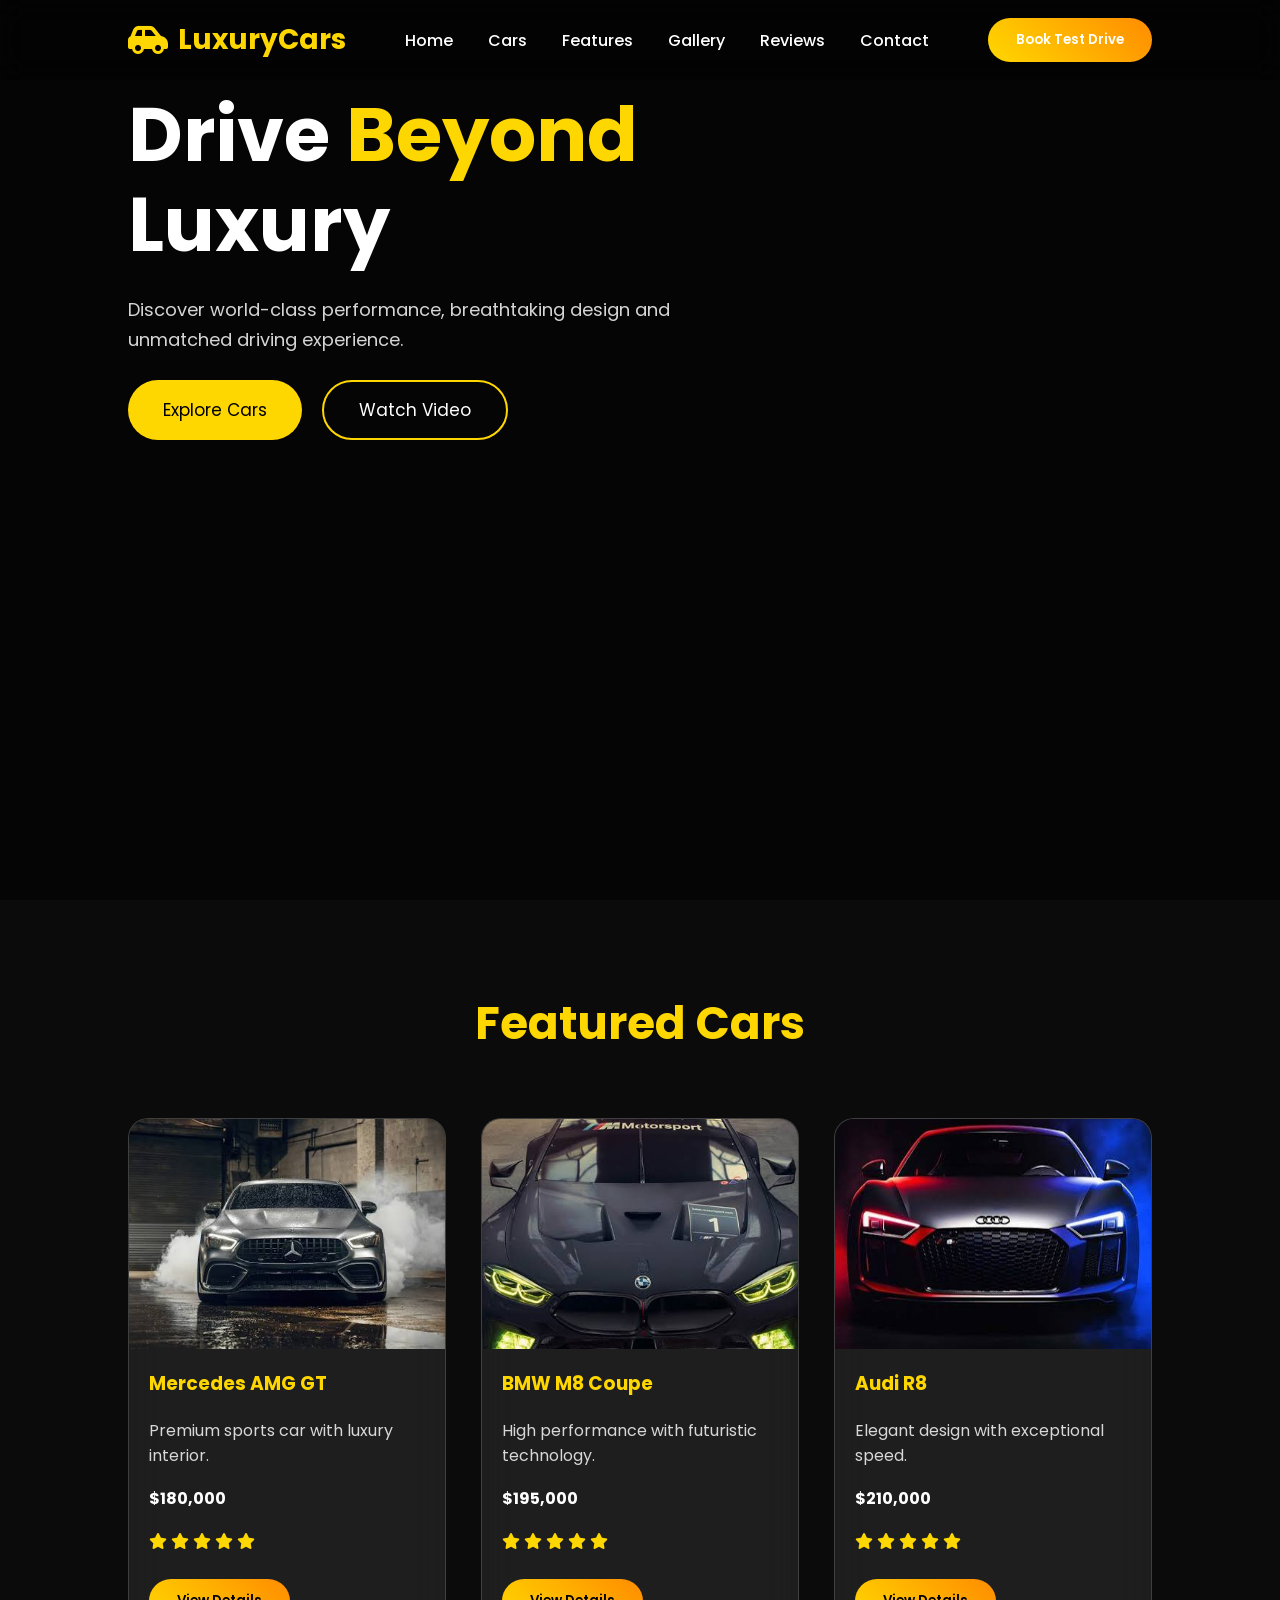
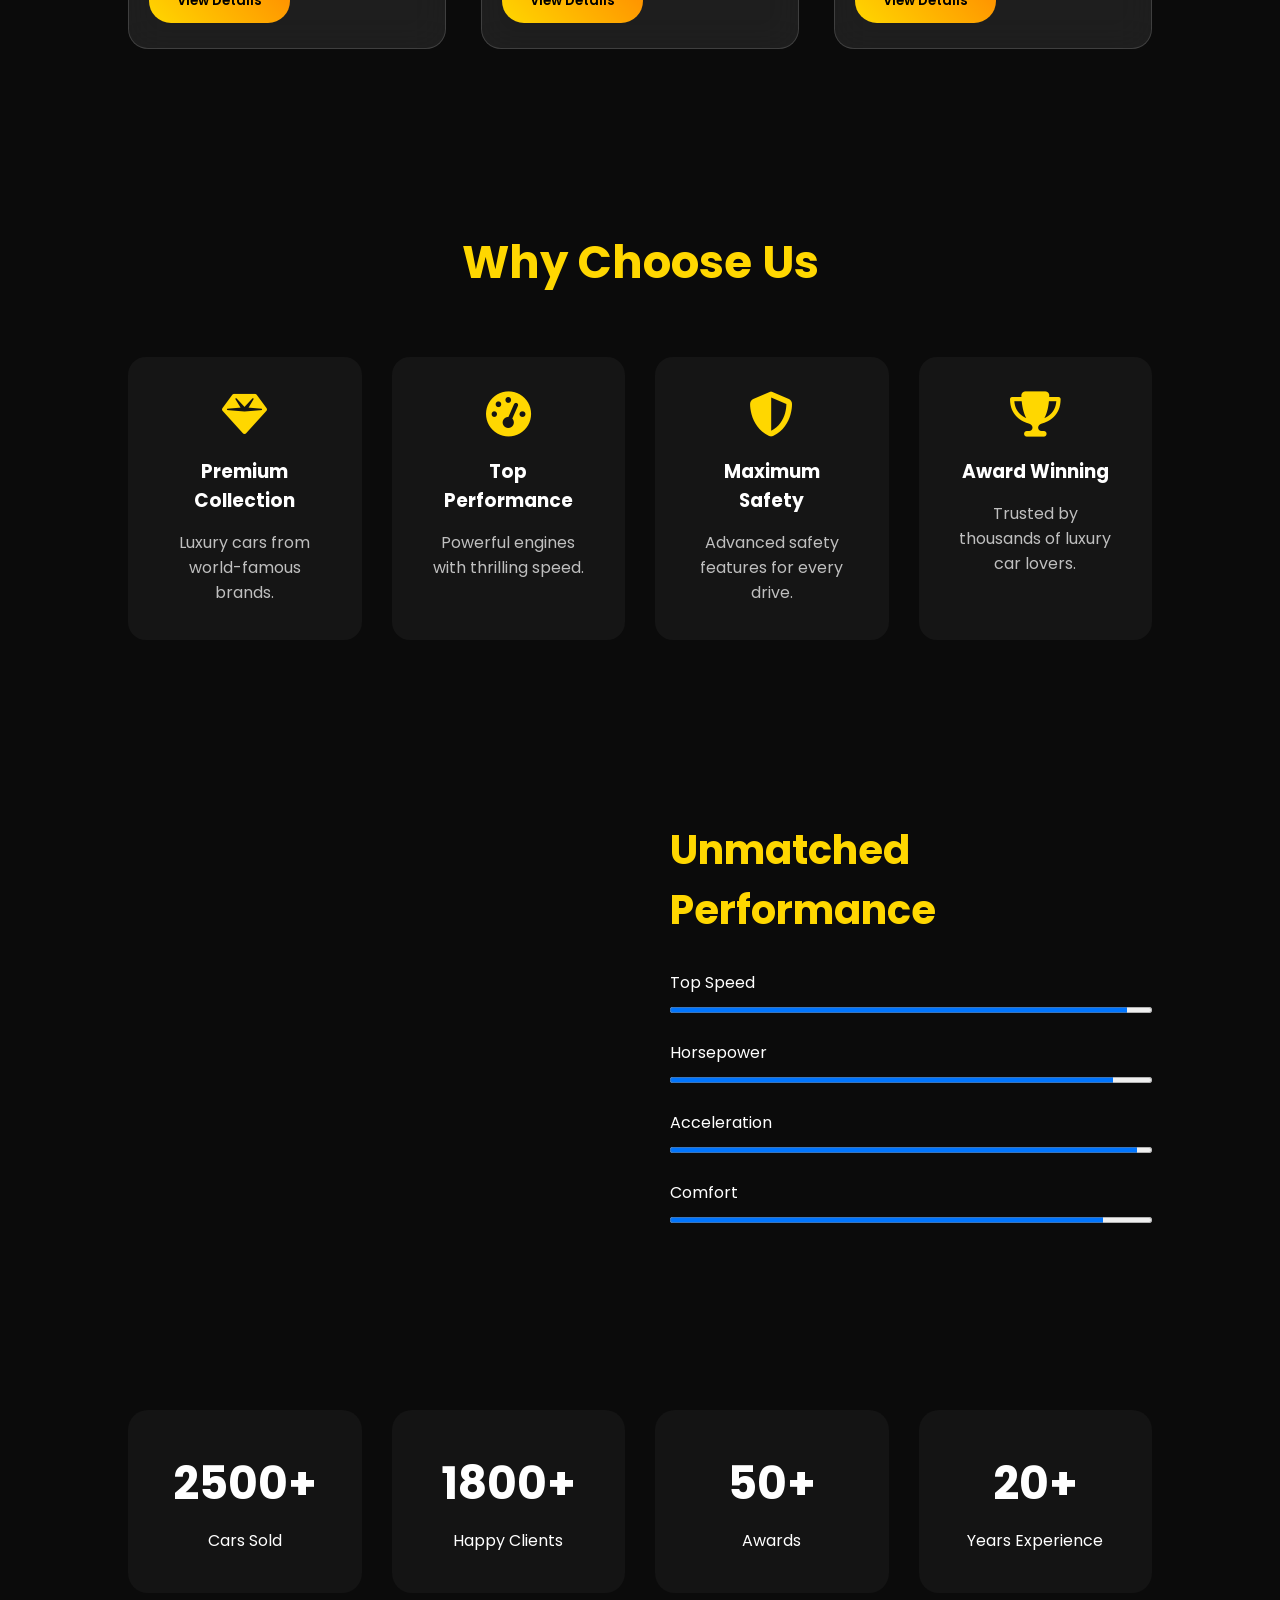
==== index.html @ 98e3ff11 "third commit" ====
<!DOCTYPE html>
<html lang="en">
<head>
    <meta charset="UTF-8">
    <meta name="viewport" content="width=device-width, initial-scale=1.0">
    <title>Luxury Cars</title>

    <!-- Google Font -->
    <link href="https://fonts.googleapis.com/css2?family=Poppins:wght@300;400;500;600;700;800&display=swap" rel="stylesheet">

    <!-- Font Awesome -->
    <link rel="stylesheet"
    href="https://cdnjs.cloudflare.com/ajax/libs/font-awesome/6.6.0/css/all.min.css">

    <!-- CSS -->
    <link rel="stylesheet" href="in.css">
</head>
<body>

<!-- ================= NAVBAR ================= -->

<header>

    <nav class="navbar">

        <div class="logo">
            <i class="fa-solid fa-car-side"></i>
            <h2>LuxuryCars</h2>
        </div>

        <ul class="nav-links">
            <li><a href="#home">Home</a></li>
            <li><a href="#cars">Cars</a></li>
            <li><a href="#features">Features</a></li>
            <li><a href="#gallery">Gallery</a></li>
            <li><a href="#review">Reviews</a></li>
            <li><a href="#contact">Contact</a></li>
        </ul>

        <button class="nav-btn">
            Book Test Drive
        </button>

    </nav>

</header>

<!-- ================= HERO SECTION ================= -->

<section class="hero" id="home">
     <video autoplay muted loop playsinline class="hero-video">
        <source src="carvedio.mp4" type="video/mp4">
    </video>


    <div class="overlay"></div>

    <div class="hero-content">

        <h1>
            Drive <span>Beyond</span> Luxury
        </h1>

        <p>
            Discover world-class performance,
            breathtaking design and unmatched
            driving experience.
        </p>

        <div class="hero-btn">

            <button class="btn1">
                Explore Cars
            </button>

            <button class="btn2">
                Watch Video
            </button>

        </div>

    </div>

</section>

<!-- ================= FEATURED CARS ================= -->

<section class="cars" id="cars">

    <h2 class="title">
        Featured Cars
    </h2>

    <div class="card-container">

        <!-- Card 1 -->

        <div class="card">

            <img src="im1.jpg" alt="">

            <h3>Mercedes AMG GT</h3>

            <p>
                Premium sports car with luxury interior.
            </p>

            <h4>$180,000</h4>

            <div class="stars">

                <i class="fa-solid fa-star"></i>
                <i class="fa-solid fa-star"></i>
                <i class="fa-solid fa-star"></i>
                <i class="fa-solid fa-star"></i>
                <i class="fa-solid fa-star"></i>

            </div>

            <button>
                View Details
            </button>

        </div>

        <!-- Card 2 -->

        <div class="card">

            <img src="im2.jpg" alt="">

            <h3>BMW M8 Coupe</h3>

            <p>
                High performance with futuristic technology.
            </p>

            <h4>$195,000</h4>

            <div class="stars">

                <i class="fa-solid fa-star"></i>
                <i class="fa-solid fa-star"></i>
                <i class="fa-solid fa-star"></i>
                <i class="fa-solid fa-star"></i>
                <i class="fa-solid fa-star"></i>

            </div>

            <button>
                View Details
            </button>

        </div>

        <!-- Card 3 -->

        <div class="card">

            <img src="im3.jpg" alt="">

            <h3>Audi R8</h3>

            <p>
                Elegant design with exceptional speed.
            </p>

            <h4>$210,000</h4>

            <div class="stars">

                <i class="fa-solid fa-star"></i>
                <i class="fa-solid fa-star"></i>
                <i class="fa-solid fa-star"></i>
                <i class="fa-solid fa-star"></i>
                <i class="fa-solid fa-star"></i>

            </div>

            <button>
                View Details
            </button>

        </div>

    </div>

</section>

<!-- ================= WHY CHOOSE US ================= -->

<section class="features" id="features">

    <h2 class="title">
        Why Choose Us
    </h2>

    <div class="feature-box">

        <div class="box">
            <i class="fa-solid fa-gem"></i>
            <h3>Premium Collection</h3>
            <p>Luxury cars from world-famous brands.</p>
        </div>

        <div class="box">
            <i class="fa-solid fa-gauge-high"></i>
            <h3>Top Performance</h3>
            <p>Powerful engines with thrilling speed.</p>
        </div>

        <div class="box">
            <i class="fa-solid fa-shield-halved"></i>
            <h3>Maximum Safety</h3>
            <p>Advanced safety features for every drive.</p>
        </div>

        <div class="box">
            <i class="fa-solid fa-trophy"></i>
            <h3>Award Winning</h3>
            <p>Trusted by thousands of luxury car lovers.</p>
        </div>

    </div>

</section>

<!-- ================= PERFORMANCE ================= -->

<section class="performance">

    <div class="left">

        <img src="images/performance-car.png" alt="">

    </div>

    <div class="right">

        <h2>
            Unmatched Performance
        </h2>

        <p>Top Speed</p>
        <progress value="95" max="100"></progress>

        <p>Horsepower</p>
        <progress value="92" max="100"></progress>

        <p>Acceleration</p>
        <progress value="97" max="100"></progress>

        <p>Comfort</p>
        <progress value="90" max="100"></progress>

    </div>

</section>

<!-- ================= STATISTICS ================= -->

<section class="stats">

    <div class="stat">
        <h2>2500+</h2>
        <p>Cars Sold</p>
    </div>

    <div class="stat">
        <h2>1800+</h2>
        <p>Happy Clients</p>
    </div>

    <div class="stat">
        <h2>50+</h2>
        <p>Awards</p>
    </div>

    <div class="stat">
        <h2>20+</h2>
        <p>Years Experience</p>
    </div>

</section>

<!-- Gallery, Reviews, Contact & Footer will continue -->

<script src="in.js"></script>

</body>
</html>
---- in.css ----
/* ===========================
   GOOGLE FONT & RESET
=========================== */

*{
    margin:0;
    padding:0;
    box-sizing:border-box;
    font-family:'Poppins',sans-serif;
    scroll-behavior:smooth;
}

body{
    background:#0b0b0b;
    color:#fff;
    overflow-x:hidden;
}

a{
    text-decoration:none;
    color:white;
}

ul{
    list-style:none;
}

img{
    width:100%;
    display:block;
}

section{
    padding:90px 10%;
}

/* ===========================
        NAVBAR
=========================== */

.navbar{

    position:fixed;
    top:0;
    left:0;
    width:100%;

    display:flex;
    justify-content:space-between;
    align-items:center;

    padding:18px 10%;

    background:rgba(0,0,0,.35);
    backdrop-filter:blur(15px);

    z-index:1000;
    transition:.4s;

}

.logo{

    display:flex;
    align-items:center;
    gap:10px;

}

.logo i{

    color:#FFD700;
    font-size:32px;

}

.logo h2{

    font-size:28px;
    color:#FFD700;

}

.nav-links{

    display:flex;
    gap:35px;

}

.nav-links a{

    color:white;
    font-weight:500;
    transition:.4s;

}

.nav-links a:hover{

    color:#FFD700;

}

.nav-btn{

    padding:12px 28px;
    border:none;
    border-radius:40px;

    background:linear-gradient(45deg,#FFD700,#ff8c00);

    color:white;
    font-weight:600;
    cursor:pointer;

    transition:.4s;

}

.nav-btn:hover{

    transform:translateY(-5px);
    box-shadow:0 0 25px gold;

}

/* ===========================
      HERO SECTION
=========================== */


.hero{
    position:relative;
    width:100%;
    height:100vh;
    overflow:hidden;
}

.hero-video{
    position:absolute;
    top:0;
    left:0;
    width:100%;
    height:100%;
    object-fit:cover;
    z-index:-2;
}

.overlay{

    position:absolute;
    inset:0;

    background:rgba(0,0,0,.55);

}

.hero-content{

    position:relative;
    max-width:650px;
    z-index:2;

}

.hero h1{

    font-size:75px;
    line-height:1.2;

}

.hero span{

    color:#FFD700;

}

.hero p{

    margin:25px 0;

    color:#d5d5d5;

    font-size:18px;
    line-height:30px;

}

.hero-btn{

    display:flex;
    gap:20px;

}

.btn1,
.btn2{

    padding:15px 35px;

    border:none;
    border-radius:40px;

    cursor:pointer;

    font-size:17px;

    transition:.4s;

}

.btn1{

    background:#FFD700;
    color:black;

}

.btn2{

    background:transparent;
    color:white;
    border:2px solid #FFD700;

}

.btn1:hover,
.btn2:hover{

    transform:translateY(-8px);

    box-shadow:0 0 25px gold;

}

/* ===========================
     SECTION TITLE
=========================== */

.title{

    text-align:center;

    font-size:45px;

    color:#FFD700;

    margin-bottom:60px;

}

/* ===========================
      FEATURED CARDS
=========================== */

.card-container{

    display:grid;

    grid-template-columns:repeat(auto-fit,minmax(300px,1fr));

    gap:35px;

}

.card{

    background:rgba(255,255,255,.08);

    backdrop-filter:blur(18px);

    border:1px solid rgba(255,255,255,.15);

    border-radius:20px;

    overflow:hidden;

    transition:.5s;

}

.card:hover{

    transform:translateY(-15px);

    box-shadow:0 15px 40px rgba(255,215,0,.35);

}

.card img{

    height:230px;

    object-fit:cover;

    transition:.5s;

}

.card:hover img{

    transform:scale(1.08);

}

.card h3{

    margin:20px;

    color:#FFD700;

}

.card p{

    margin:0 20px;

    color:#d8d8d8;

}

.card h4{

    margin:18px 20px;

    color:white;

}

.stars{

    color:gold;

    margin:0 20px;

}

.card button{

    margin:25px 20px;

    padding:12px 28px;

    border:none;

    border-radius:40px;

    background:linear-gradient(45deg,#FFD700,#ff8c00);

    cursor:pointer;

    font-weight:600;

    transition:.4s;

}

.card button:hover{

    transform:scale(1.05);

}

/* ===========================
     WHY CHOOSE US
=========================== */

.feature-box{

    display:grid;

    grid-template-columns:repeat(auto-fit,minmax(220px,1fr));

    gap:30px;

}

.box{

    text-align:center;

    background:#151515;

    padding:35px;

    border-radius:18px;

    transition:.4s;

}

.box:hover{

    transform:translateY(-12px);

    box-shadow:0 0 25px rgba(255,215,0,.4);

}

.box i{

    font-size:45px;

    color:#FFD700;

    margin-bottom:20px;

}

.box h3{

    margin-bottom:15px;

}

.box p{

    color:#bfbfbf;

}

/* ===========================
      PERFORMANCE
=========================== */

.performance{

    display:flex;

    align-items:center;

    justify-content:space-between;

    gap:60px;

    flex-wrap:wrap;

}

.left,
.right{

    flex:1;

}

.left img{

    border-radius:20px;

}

.right h2{

    color:#FFD700;

    margin-bottom:30px;

    font-size:40px;

}

.right p{

    margin-top:20px;

}

progress{

    width:100%;

    height:12px;

    margin-top:8px;

}

/* ===========================
        STATS
=========================== */

.stats{

    display:grid;

    grid-template-columns:repeat(auto-fit,minmax(220px,1fr));

    gap:30px;

    text-align:center;

}

.stat{

    background:#141414;

    padding:40px;

    border-radius:20px;

    transition:.4s;

}

.stat:hover{

    background:#FFD700;

    color:black;

}

.stat h2{

    font-size:45px;

    margin-bottom:10px;

}
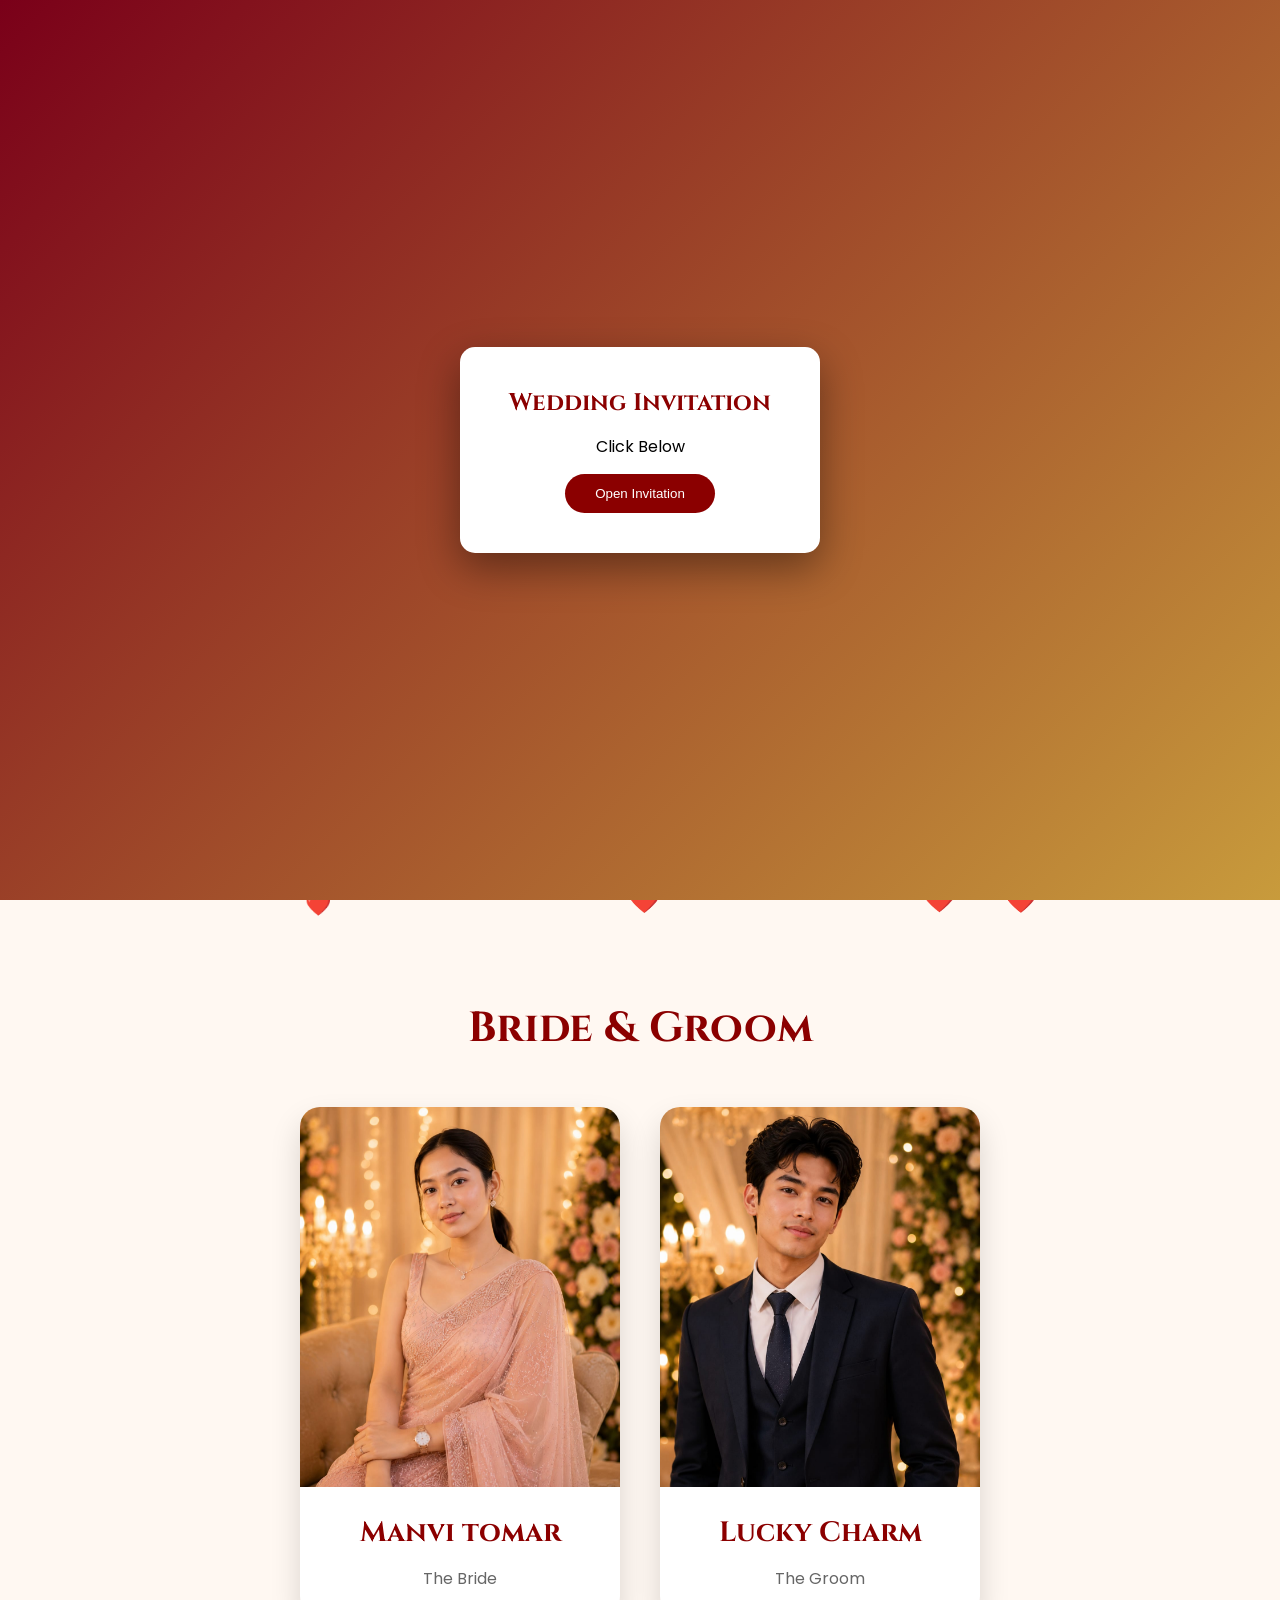
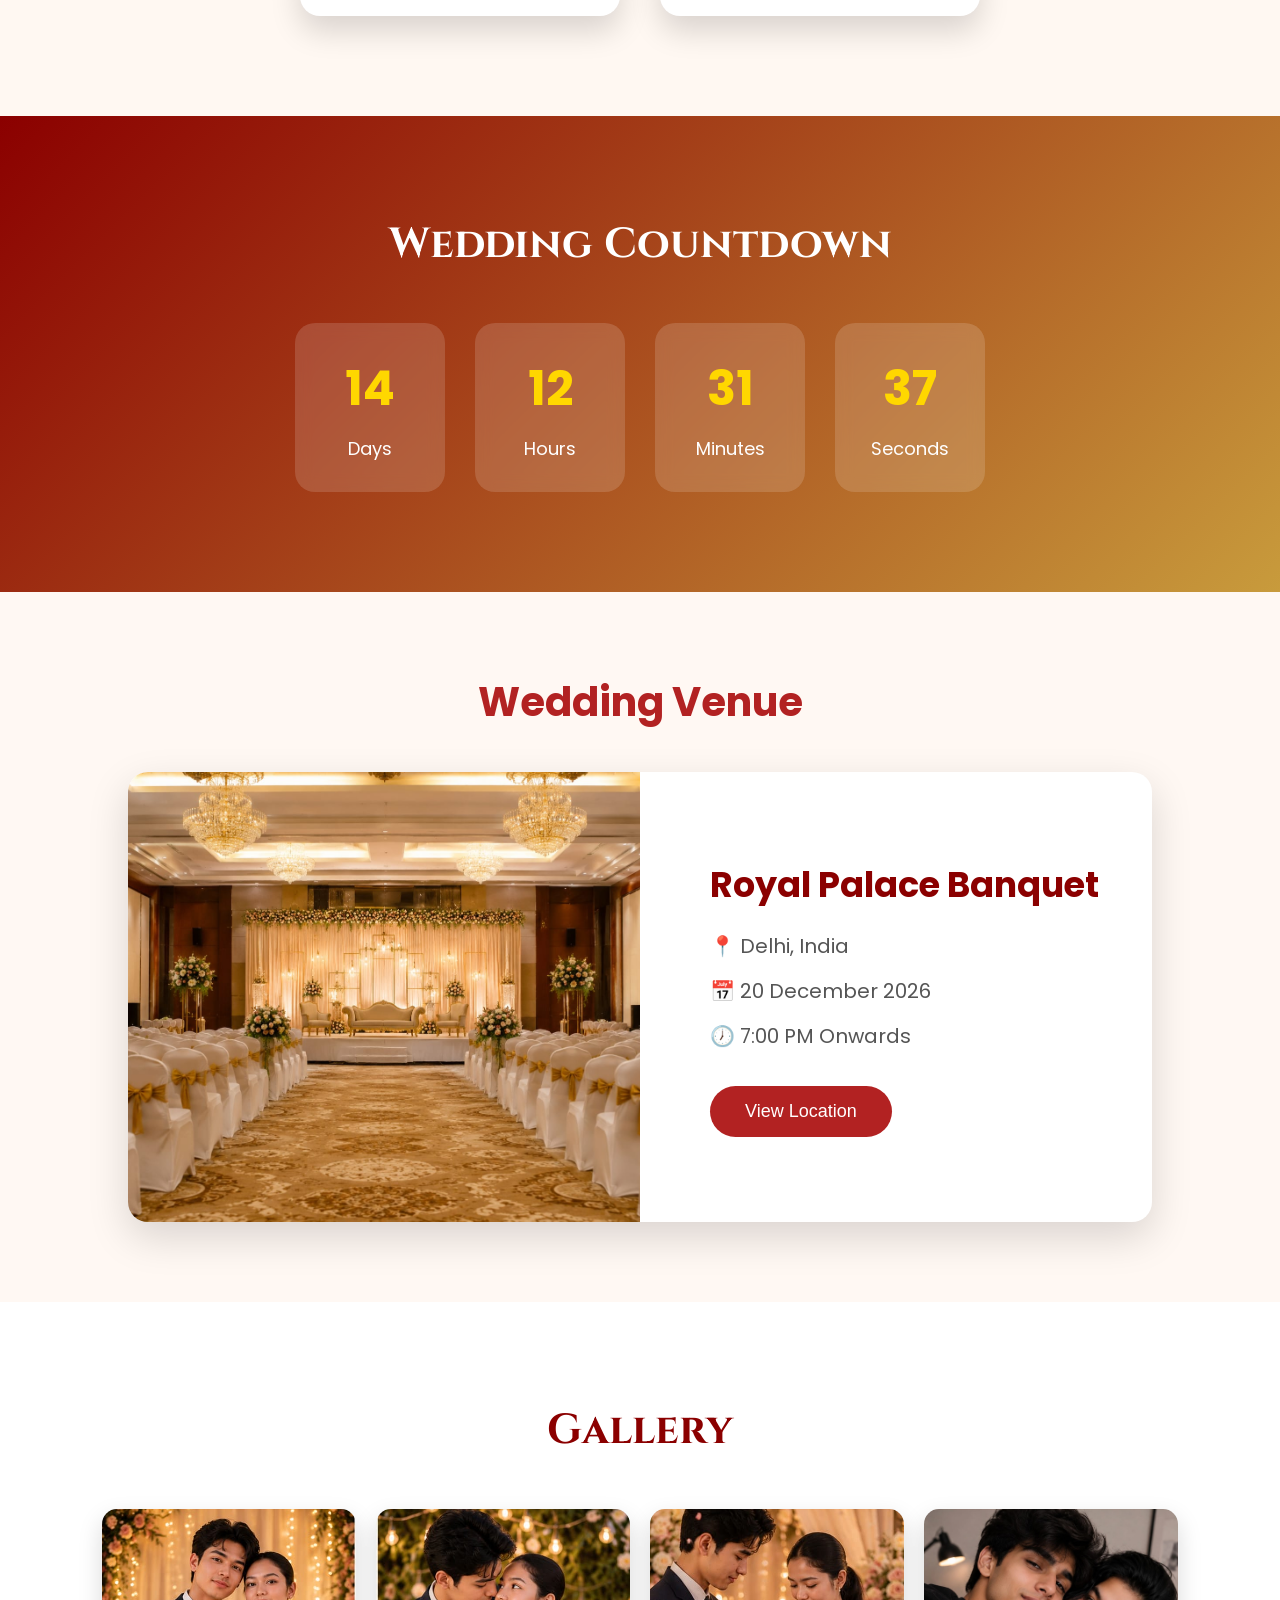
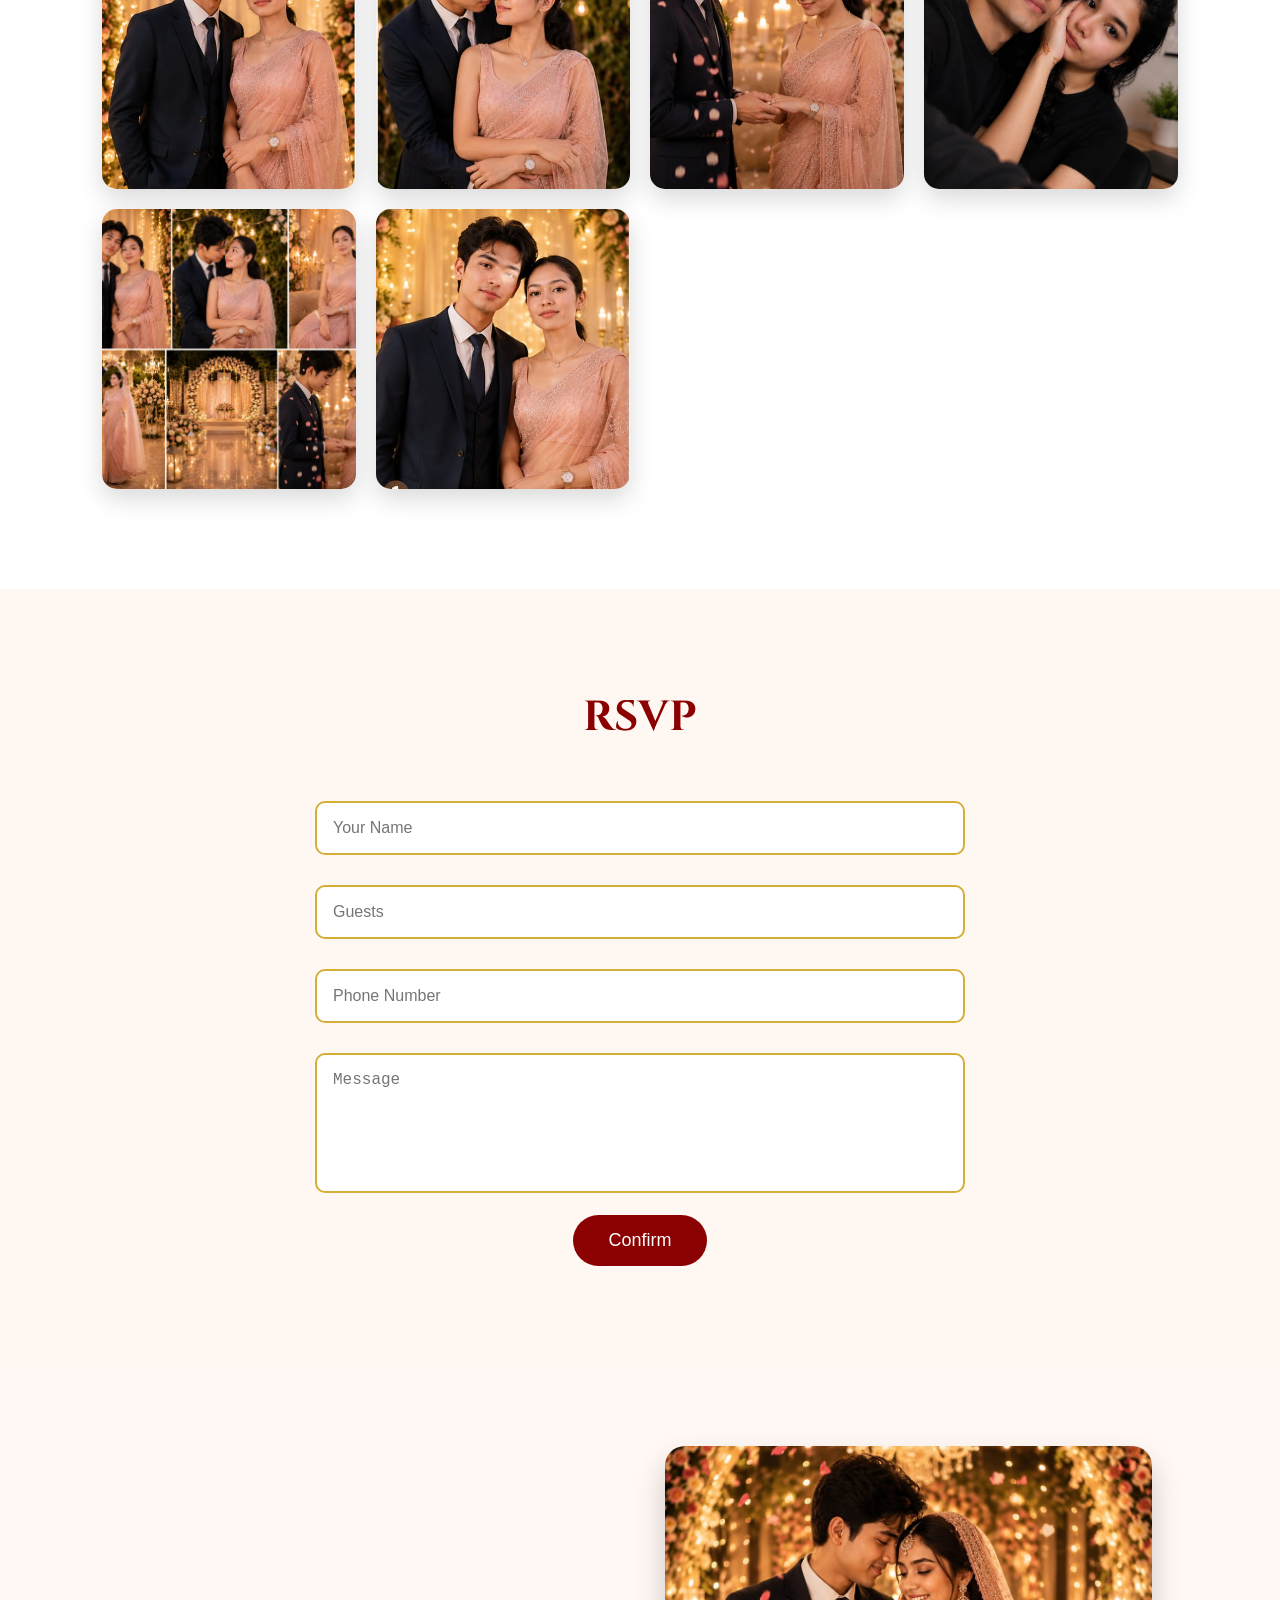
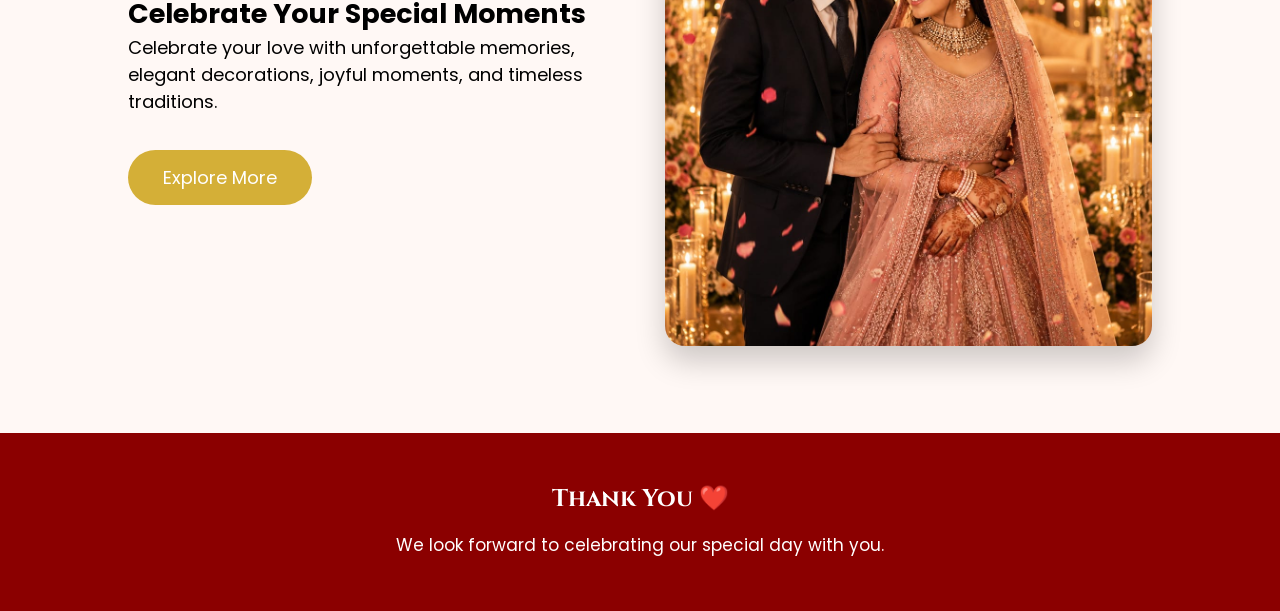
==== commit e8f2af4e: "name commit" ====
--- a/index.html
+++ b/index.html
@@ -3,289 +3,262 @@
 <head>
     <meta charset="UTF-8">
     <meta name="viewport" content="width=device-width, initial-scale=1.0">
-    <title>Luxury Cars</title>
+    <title>Wedding Invitation | Manvi ❤️ Charming</title>
+
+    <link rel="stylesheet" href="wedding.css">
 
     <!-- Google Font -->
-    <link href="https://fonts.googleapis.com/css2?family=Poppins:wght@300;400;500;600;700;800&display=swap" rel="stylesheet">
+    <link href="https://fonts.googleapis.com/css2?family=Cinzel:wght@400;600;700&family=Poppins:wght@300;400;500&display=swap" rel="stylesheet">
 
     <!-- Font Awesome -->
     <link rel="stylesheet"
-    href="https://cdnjs.cloudflare.com/ajax/libs/font-awesome/6.6.0/css/all.min.css">
-
-    <!-- CSS -->
-    <link rel="stylesheet" href="in.css">
+    href="https://cdnjs.cloudflare.com/ajax/libs/font-awesome/6.5.2/css/all.min.css">
 </head>
+
 <body>
 
-<!-- ================= NAVBAR ================= -->
-
-<header>
-
-    <nav class="navbar">
-
-        <div class="logo">
-            <i class="fa-solid fa-car-side"></i>
-            <h2>LuxuryCars</h2>
+<!-- ================= ENVELOPE ================= -->
+
+<div id="envelope">
+
+    <div class="letter">
+
+        <h2>Wedding Invitation</h2>
+
+        <p>Click Below</p>
+
+        <button id="openBtn">
+            Open Invitation
+        </button>
+
+    </div>
+
+</div>
+
+<!-- ================= MUSIC ================= -->
+
+<audio id="music" autoplay loop>
+
+<source src="music.mp3" type="audio/mpeg">
+
+</audio>
+
+<button id="musicBtn">
+
+<i class="fa-solid fa-music"></i>
+
+</button>
+
+<!-- ================= HERO ================= -->
+
+<section class="hero">
+
+<div class="overlay">
+
+<h3>We Are Getting Married</h3>
+
+<h1>Manvi ❤️ Lucky Charm</h1>
+
+<p>
+Together with our families,
+We request the honour of your presence
+to celebrate our Wedding.
+</p>
+
+<a href="#countdown" class="btn">
+View Invitation
+</a>
+
+</div>
+
+</section>
+
+<!-- ================= COUPLE ================= -->
+
+<section class="couple">
+
+<h2>Bride & Groom</h2>
+
+<div class="cards">
+
+<div class="person">
+
+<img src="bride.jpeg">
+
+<h3>Manvi tomar</h3>
+
+<p>The Bride</p>
+
+</div>
+
+<div class="person">
+
+<img src="groom.jpeg">
+
+<h3>Lucky Charm</h3>
+
+<p>The Groom</p>
+
+</div>
+
+</div>
+
+</section>
+
+<!-- ================= COUNTDOWN ================= -->
+
+<section id="countdown">
+
+<h2>Wedding Countdown</h2>
+
+<div class="timer">
+
+<div>
+
+<span id="days">00</span>
+
+<p>Days</p>
+
+</div>
+
+<div>
+
+<span id="hours">00</span>
+
+<p>Hours</p>
+
+</div>
+
+<div>
+
+<span id="minutes">00</span>
+
+<p>Minutes</p>
+
+</div>
+
+<div>
+
+<span id="seconds">00</span>
+
+<p>Seconds</p>
+
+</div>
+
+</div>
+
+</section>
+
+<!-- ================= DETAILS ================= -->
+
+<section class="venue" id="venue">
+    <h2>Wedding Venue</h2>
+
+    <div class="venue-box">
+        <img src="venue.jpeg" alt="Wedding Venue">
+
+        <div class="venue-info">
+            <h3>Royal Palace Banquet</h3>
+
+            <p>📍 Delhi, India</p>
+            <p>📅 20 December 2026</p>
+            <p>🕖 7:00 PM Onwards</p>
+
+            <button>View Location</button>
         </div>
-
-        <ul class="nav-links">
-            <li><a href="#home">Home</a></li>
-            <li><a href="#cars">Cars</a></li>
-            <li><a href="#features">Features</a></li>
-            <li><a href="#gallery">Gallery</a></li>
-            <li><a href="#review">Reviews</a></li>
-            <li><a href="#contact">Contact</a></li>
-        </ul>
-
-        <button class="nav-btn">
-            Book Test Drive
-        </button>
-
-    </nav>
-
-</header>
-
-<!-- ================= HERO SECTION ================= -->
-
-<section class="hero" id="home">
-     <video autoplay muted loop playsinline class="hero-video">
-        <source src="carvedio.mp4" type="video/mp4">
-    </video>
-
-
-    <div class="overlay"></div>
-
-    <div class="hero-content">
-
-        <h1>
-            Drive <span>Beyond</span> Luxury
-        </h1>
-
+    </div>
+</section>
+<!-- ================= GALLERY ================= -->
+
+<section class="gallery">
+
+<h2>Gallery</h2>
+
+<div class="images">
+
+<img src="wed1.jpeg">
+
+<img src="wed2.jpeg">
+
+<img src="wed3.jpeg">
+
+<img src="wed4.jpeg">
+
+<img src="wed5.jpg">
+
+<img src="wed6.jpeg">
+
+</div>
+
+</section>
+
+<!-- ================= RSVP ================= -->
+
+<section class="rsvp">
+
+<h2>RSVP</h2>
+
+<form>
+
+<input type="text"
+placeholder="Your Name">
+
+<input type="number"
+placeholder="Guests">
+
+<input type="tel"
+placeholder="Phone Number">
+
+<textarea
+placeholder="Message">
+</textarea>
+
+<button type="submit">
+
+Confirm 
+
+</button>
+
+</form>
+
+</section>
+
+<!-- ================= FIREWORK BUTTON ================= -->
+
+<section class="celebrate">
+    <div class="celebrate-content">
+        <h2>Celebrate Your Special Moments</h2>
         <p>
-            Discover world-class performance,
-            breathtaking design and unmatched
-            driving experience.
+            Celebrate your love with unforgettable memories, elegant decorations,
+            joyful moments, and timeless traditions.
         </p>
-
-        <div class="hero-btn">
-
-            <button class="btn1">
-                Explore Cars
-            </button>
-
-            <button class="btn2">
-                Watch Video
-            </button>
-
-        </div>
-
-    </div>
-
-</section>
-
-<!-- ================= FEATURED CARS ================= -->
-
-<section class="cars" id="cars">
-
-    <h2 class="title">
-        Featured Cars
-    </h2>
-
-    <div class="card-container">
-
-        <!-- Card 1 -->
-
-        <div class="card">
-
-            <img src="im1.jpg" alt="">
-
-            <h3>Mercedes AMG GT</h3>
-
-            <p>
-                Premium sports car with luxury interior.
-            </p>
-
-            <h4>$180,000</h4>
-
-            <div class="stars">
-
-                <i class="fa-solid fa-star"></i>
-                <i class="fa-solid fa-star"></i>
-                <i class="fa-solid fa-star"></i>
-                <i class="fa-solid fa-star"></i>
-                <i class="fa-solid fa-star"></i>
-
-            </div>
-
-            <button>
-                View Details
-            </button>
-
-        </div>
-
-        <!-- Card 2 -->
-
-        <div class="card">
-
-            <img src="im2.jpg" alt="">
-
-            <h3>BMW M8 Coupe</h3>
-
-            <p>
-                High performance with futuristic technology.
-            </p>
-
-            <h4>$195,000</h4>
-
-            <div class="stars">
-
-                <i class="fa-solid fa-star"></i>
-                <i class="fa-solid fa-star"></i>
-                <i class="fa-solid fa-star"></i>
-                <i class="fa-solid fa-star"></i>
-                <i class="fa-solid fa-star"></i>
-
-            </div>
-
-            <button>
-                View Details
-            </button>
-
-        </div>
-
-        <!-- Card 3 -->
-
-        <div class="card">
-
-            <img src="im3.jpg" alt="">
-
-            <h3>Audi R8</h3>
-
-            <p>
-                Elegant design with exceptional speed.
-            </p>
-
-            <h4>$210,000</h4>
-
-            <div class="stars">
-
-                <i class="fa-solid fa-star"></i>
-                <i class="fa-solid fa-star"></i>
-                <i class="fa-solid fa-star"></i>
-                <i class="fa-solid fa-star"></i>
-                <i class="fa-solid fa-star"></i>
-
-            </div>
-
-            <button>
-                View Details
-            </button>
-
-        </div>
-
-    </div>
-
-</section>
-
-<!-- ================= WHY CHOOSE US ================= -->
-
-<section class="features" id="features">
-
-    <h2 class="title">
-        Why Choose Us
-    </h2>
-
-    <div class="feature-box">
-
-        <div class="box">
-            <i class="fa-solid fa-gem"></i>
-            <h3>Premium Collection</h3>
-            <p>Luxury cars from world-famous brands.</p>
-        </div>
-
-        <div class="box">
-            <i class="fa-solid fa-gauge-high"></i>
-            <h3>Top Performance</h3>
-            <p>Powerful engines with thrilling speed.</p>
-        </div>
-
-        <div class="box">
-            <i class="fa-solid fa-shield-halved"></i>
-            <h3>Maximum Safety</h3>
-            <p>Advanced safety features for every drive.</p>
-        </div>
-
-        <div class="box">
-            <i class="fa-solid fa-trophy"></i>
-            <h3>Award Winning</h3>
-            <p>Trusted by thousands of luxury car lovers.</p>
-        </div>
-
-    </div>
-
-</section>
-
-<!-- ================= PERFORMANCE ================= -->
-
-<section class="performance">
-
-    <div class="left">
-
-        <img src="images/performance-car.png" alt="">
-
-    </div>
-
-    <div class="right">
-
-        <h2>
-            Unmatched Performance
-        </h2>
-
-        <p>Top Speed</p>
-        <progress value="95" max="100"></progress>
-
-        <p>Horsepower</p>
-        <progress value="92" max="100"></progress>
-
-        <p>Acceleration</p>
-        <progress value="97" max="100"></progress>
-
-        <p>Comfort</p>
-        <progress value="90" max="100"></progress>
-
-    </div>
-
-</section>
-
-<!-- ================= STATISTICS ================= -->
-
-<section class="stats">
-
-    <div class="stat">
-        <h2>2500+</h2>
-        <p>Cars Sold</p>
-    </div>
-
-    <div class="stat">
-        <h2>1800+</h2>
-        <p>Happy Clients</p>
-    </div>
-
-    <div class="stat">
-        <h2>50+</h2>
-        <p>Awards</p>
-    </div>
-
-    <div class="stat">
-        <h2>20+</h2>
-        <p>Years Experience</p>
-    </div>
-
-</section>
-
-<!-- Gallery, Reviews, Contact & Footer will continue -->
-
-<script src="in.js"></script>
+        <a href="#" class="btn">Explore More</a>
+    </div>
+
+    <div class="celebrate-image">
+        <img src="celebrate.jpeg" alt="Wedding Celebration">
+    </div>
+</section>
+<!-- ================= FOOTER ================= -->
+
+<footer>
+
+<h2>
+
+Thank You ❤️
+
+</h2>
+
+<p>
+
+We look forward to celebrating
+our special day with you.
+
+</p>
+
+</footer>
+
+<script src="wedding.js"></script>
 
 </body>
 </html>
--- a/wedding.css
+++ b/wedding.css
@@ -0,0 +1,600 @@
+/* Google Font */
+@import url('https://fonts.googleapis.com/css2?family=Cinzel:wght@400;600;700&family=Poppins:wght@300;400;500&display=swap');
+
+*{
+    margin:0;
+    padding:0;
+    box-sizing:border-box;
+    scroll-behavior:smooth;
+}
+
+body{
+    font-family:'Poppins',sans-serif;
+    background:#faf5ef;
+    overflow-x:hidden;
+}
+
+/* Music Button */
+
+#musicBtn{
+    position:fixed;
+    top:20px;
+    right:20px;
+    width:55px;
+    height:55px;
+    border:none;
+    border-radius:50%;
+    background:#8B0000;
+    color:#fff;
+    font-size:22px;
+    cursor:pointer;
+    z-index:9999;
+    box-shadow:0 0 15px rgba(0,0,0,.3);
+    transition:.4s;
+}
+
+#musicBtn:hover{
+    transform:scale(1.1);
+    background:#d4af37;
+}
+
+/* Envelope */
+
+#envelope{
+    position:fixed;
+    width:100%;
+    height:100vh;
+    background:linear-gradient(135deg,#7a0019,#c89b3c);
+    display:flex;
+    justify-content:center;
+    align-items:center;
+    z-index:99999;
+}
+
+.letter{
+    width:360px;
+    background:white;
+    border-radius:15px;
+    padding:40px;
+    text-align:center;
+    box-shadow:0 15px 40px rgba(0,0,0,.4);
+    animation:zoom 1.5s ease;
+}
+
+.letter h2{
+    font-family:'Cinzel',serif;
+    color:#8B0000;
+    margin-bottom:15px;
+}
+
+.letter p{
+    margin:15px 0;
+}
+
+#openBtn{
+    padding:12px 30px;
+    border:none;
+    background:#8B0000;
+    color:white;
+    border-radius:30px;
+    cursor:pointer;
+    transition:.3s;
+}
+
+#openBtn:hover{
+    background:#d4af37;
+    transform:scale(1.05);
+}
+
+/* Hero */
+
+.hero{
+    height:100vh;
+    background:url(images/floral-bg.jpg) center/cover no-repeat;
+    position:relative;
+}
+
+.overlay{
+    position:absolute;
+    width:100%;
+    height:100%;
+    background:rgba(0,0,0,.45);
+    display:flex;
+    justify-content:center;
+    align-items:center;
+    flex-direction:column;
+    text-align:center;
+    color:#fff;
+    padding:20px;
+}
+
+.overlay h3{
+    font-size:28px;
+    color:#ffd700;
+    margin-bottom:20px;
+}
+
+.overlay h1{
+    font-family:'Cinzel',serif;
+    font-size:60px;
+    margin-bottom:20px;
+}
+
+.overlay p{
+    max-width:700px;
+    line-height:1.8;
+    font-size:18px;
+}
+
+.btn{
+    display:inline-block;
+    margin-top:35px;
+    padding:14px 35px;
+    background:#d4af37;
+    color:white;
+    text-decoration:none;
+    border-radius:30px;
+    transition:.4s;
+}
+
+.btn:hover{
+    background:#8B0000;
+    transform:translateY(-5px);
+}
+
+/* Animation */
+
+@keyframes zoom{
+    from{
+        opacity:0;
+        transform:scale(.5);
+    }
+    to{
+        opacity:1;
+        transform:scale(1);
+    }
+}
+/* =========================
+   COUPLE SECTION
+========================= */
+
+.couple{
+    padding:100px 8%;
+    background:#fff8f2;
+    text-align:center;
+}
+
+.couple h2{
+    font-size:42px;
+    color:#8B0000;
+    font-family:'Cinzel', serif;
+    margin-bottom:50px;
+}
+
+.cards{
+    display:flex;
+    justify-content:center;
+    gap:40px;
+    flex-wrap:wrap;
+}
+
+.person{
+    width:320px;
+    background:#ffffff;
+    border-radius:20px;
+    overflow:hidden;
+    box-shadow:0 15px 30px rgba(0,0,0,.15);
+    transition:.5s;
+}
+
+.person:hover{
+    transform:translateY(-12px);
+}
+
+.person img{
+    width:100%;
+    height:380px;
+    object-fit:cover;
+}
+
+.person h3{
+    margin-top:20px;
+    color:#8B0000;
+    font-size:28px;
+    font-family:'Cinzel', serif;
+}
+
+.person p{
+    color:#666;
+    margin:15px 0 25px;
+}
+
+/* =========================
+   COUNTDOWN
+========================= */
+
+#countdown{
+    padding:100px 20px;
+    background:linear-gradient(135deg,#8B0000,#c89b3c);
+    text-align:center;
+    color:white;
+}
+
+#countdown h2{
+    font-size:42px;
+    margin-bottom:50px;
+    font-family:'Cinzel', serif;
+}
+
+.timer{
+    display:flex;
+    justify-content:center;
+    flex-wrap:wrap;
+    gap:30px;
+}
+
+.timer div{
+    width:150px;
+    padding:30px;
+    background:rgba(255,255,255,.15);
+    border-radius:20px;
+    backdrop-filter:blur(8px);
+    transition:.4s;
+}
+
+.timer div:hover{
+    transform:scale(1.08);
+}
+
+.timer span{
+    display:block;
+    font-size:48px;
+    font-weight:bold;
+    color:#FFD700;
+}
+
+.timer p{
+    margin-top:10px;
+    font-size:18px;
+}
+
+/* =========================
+   DETAILS SECTION
+========================= */
+
+.venue{
+    padding:80px 10%;
+    background:#fff8f3;
+}
+
+.venue h2{
+    text-align:center;
+    font-size:40px;
+    color:#b22222;
+    margin-bottom:40px;
+}
+
+.venue-box{
+    display:flex;
+    gap:40px;
+    align-items:center;
+    background:white;
+    border-radius:20px;
+    overflow:hidden;
+    box-shadow:0 15px 40px rgba(0,0,0,.15);
+}
+
+.venue-box img{
+    width:50%;
+    height:450px;
+    object-fit:cover;
+}
+
+.venue-info{
+    padding:30px;
+}
+
+.venue-info h3{
+    font-size:35px;
+    color:#8b0000;
+    margin-bottom:20px;
+}
+
+.venue-info p{
+    font-size:20px;
+    margin:15px 0;
+    color:#555;
+}
+
+.venue-info button{
+    margin-top:20px;
+    padding:15px 35px;
+    background:#b22222;
+    color:white;
+    border:none;
+    border-radius:40px;
+    cursor:pointer;
+    font-size:18px;
+    transition:.4s;
+}
+
+.venue-info button:hover{
+    background:#8b0000;
+    transform:scale(1.05);
+}
+/* =========================
+   HEART ANIMATION
+========================= */
+
+.heart{
+    position:fixed;
+    bottom:-20px;
+    color:#ff4d6d;
+    animation:floatHeart 8s linear infinite;
+    pointer-events:none;
+    z-index:1;
+}
+
+@keyframes floatHeart{
+
+    0%{
+        transform:translateY(0) scale(.5);
+        opacity:1;
+    }
+
+    100%{
+        transform:translateY(-120vh) scale(1.5);
+        opacity:0;
+    }
+
+}
+/* ==========================
+   GALLERY SECTION
+========================== */
+
+.gallery{
+    padding:100px 8%;
+    background:#fff;
+    text-align:center;
+}
+
+.gallery h2{
+    font-size:42px;
+    color:#8B0000;
+    margin-bottom:50px;
+    font-family:'Cinzel', serif;
+}
+
+.images{
+    display:grid;
+    grid-template-columns:repeat(auto-fit,minmax(250px,1fr));
+    gap:20px;
+}
+
+.images img{
+    width:100%;
+    height:280px;
+    object-fit:cover;
+    border-radius:15px;
+    transition:.5s;
+    box-shadow:0 10px 25px rgba(0,0,0,.15);
+}
+
+.images img:hover{
+    transform:scale(1.08);
+    box-shadow:0 15px 35px rgba(0,0,0,.25);
+}
+
+/* ==========================
+   RSVP SECTION
+========================== */
+
+.rsvp{
+    padding:100px 8%;
+    background:#fff8f2;
+    text-align:center;
+}
+
+.rsvp h2{
+    font-size:42px;
+    color:#8B0000;
+    margin-bottom:40px;
+    font-family:'Cinzel', serif;
+}
+
+.rsvp form{
+    max-width:650px;
+    margin:auto;
+}
+
+.rsvp input,
+.rsvp textarea{
+    width:100%;
+    padding:16px;
+    margin:15px 0;
+    border:2px solid #d4af37;
+    border-radius:10px;
+    font-size:16px;
+    outline:none;
+}
+
+.rsvp textarea{
+    height:140px;
+    resize:none;
+}
+
+.rsvp button{
+    padding:15px 35px;
+    background:#8B0000;
+    color:white;
+    border:none;
+    border-radius:30px;
+    font-size:18px;
+    cursor:pointer;
+    transition:.4s;
+}
+
+.rsvp button:hover{
+    background:#d4af37;
+    transform:translateY(-5px);
+}
+
+/* ==========================
+   CELEBRATE BUTTON
+========================== */
+
+.celebrate{
+    display: flex;
+    align-items: center;
+    justify-content: space-between;
+    gap: 50px;
+    padding: 80px 10%;
+    background: #fff8f5;
+}
+
+.celebrate-content{
+    flex: 1;
+    font-size: 18px;
+}
+
+.celebrate-image{
+    flex: 1;
+}
+
+.celebrate-image img{
+    width: 100%;
+    height: 500px;
+    object-fit: cover;
+    border-radius: 20px;
+    box-shadow: 0 15px 30px rgba(0,0,0,0.2);
+}
+
+/* ==========================
+   FOOTER
+========================== */
+
+footer{
+    background:#8B0000;
+    color:white;
+    text-align:center;
+    padding:50px 20px;
+}
+
+footer h2{
+    font-family:'Cinzel', serif;
+    margin-bottom:15px;
+}
+
+footer p{
+    font-size:17px;
+    line-height:1.8;
+}
+
+/* ==========================
+   FLOWER PETALS
+========================== */
+
+.petal{
+    position:fixed;
+    top:-20px;
+    font-size:22px;
+    animation:petalFall linear infinite;
+    pointer-events:none;
+    z-index:999;
+}
+
+@keyframes petalFall{
+
+    0%{
+        transform:translateY(0) rotate(0deg);
+        opacity:1;
+    }
+
+    100%{
+        transform:translateY(110vh) rotate(360deg);
+        opacity:0;
+    }
+
+}
+
+/* ==========================
+   RESPONSIVE
+========================== */
+
+@media(max-width:768px){
+
+.hero h1{
+    font-size:38px;
+}
+
+.overlay h3{
+    font-size:22px;
+}
+
+.couple h2,
+.gallery h2,
+.rsvp h2,
+.details h2,
+#countdown h2{
+    font-size:32px;
+}
+
+.person{
+    width:100%;
+}
+
+.timer{
+    gap:15px;
+}
+
+.timer div{
+    width:130px;
+    padding:20px;
+}
+
+.timer span{
+    font-size:36px;
+}
+
+.box{
+    padding:25px;
+}
+
+.images{
+    grid-template-columns:1fr;
+}
+
+#musicBtn{
+    width:48px;
+    height:48px;
+}
+
+}
+
+@media(max-width:480px){
+
+.hero h1{
+    font-size:30px;
+}
+
+.overlay p{
+    font-size:15px;
+}
+
+.btn{
+    padding:12px 28px;
+}
+
+.timer div{
+    width:100px;
+}
+
+.timer span{
+    font-size:30px;
+}
+
+footer p{
+    font-size:15px;
+}
+
+}
